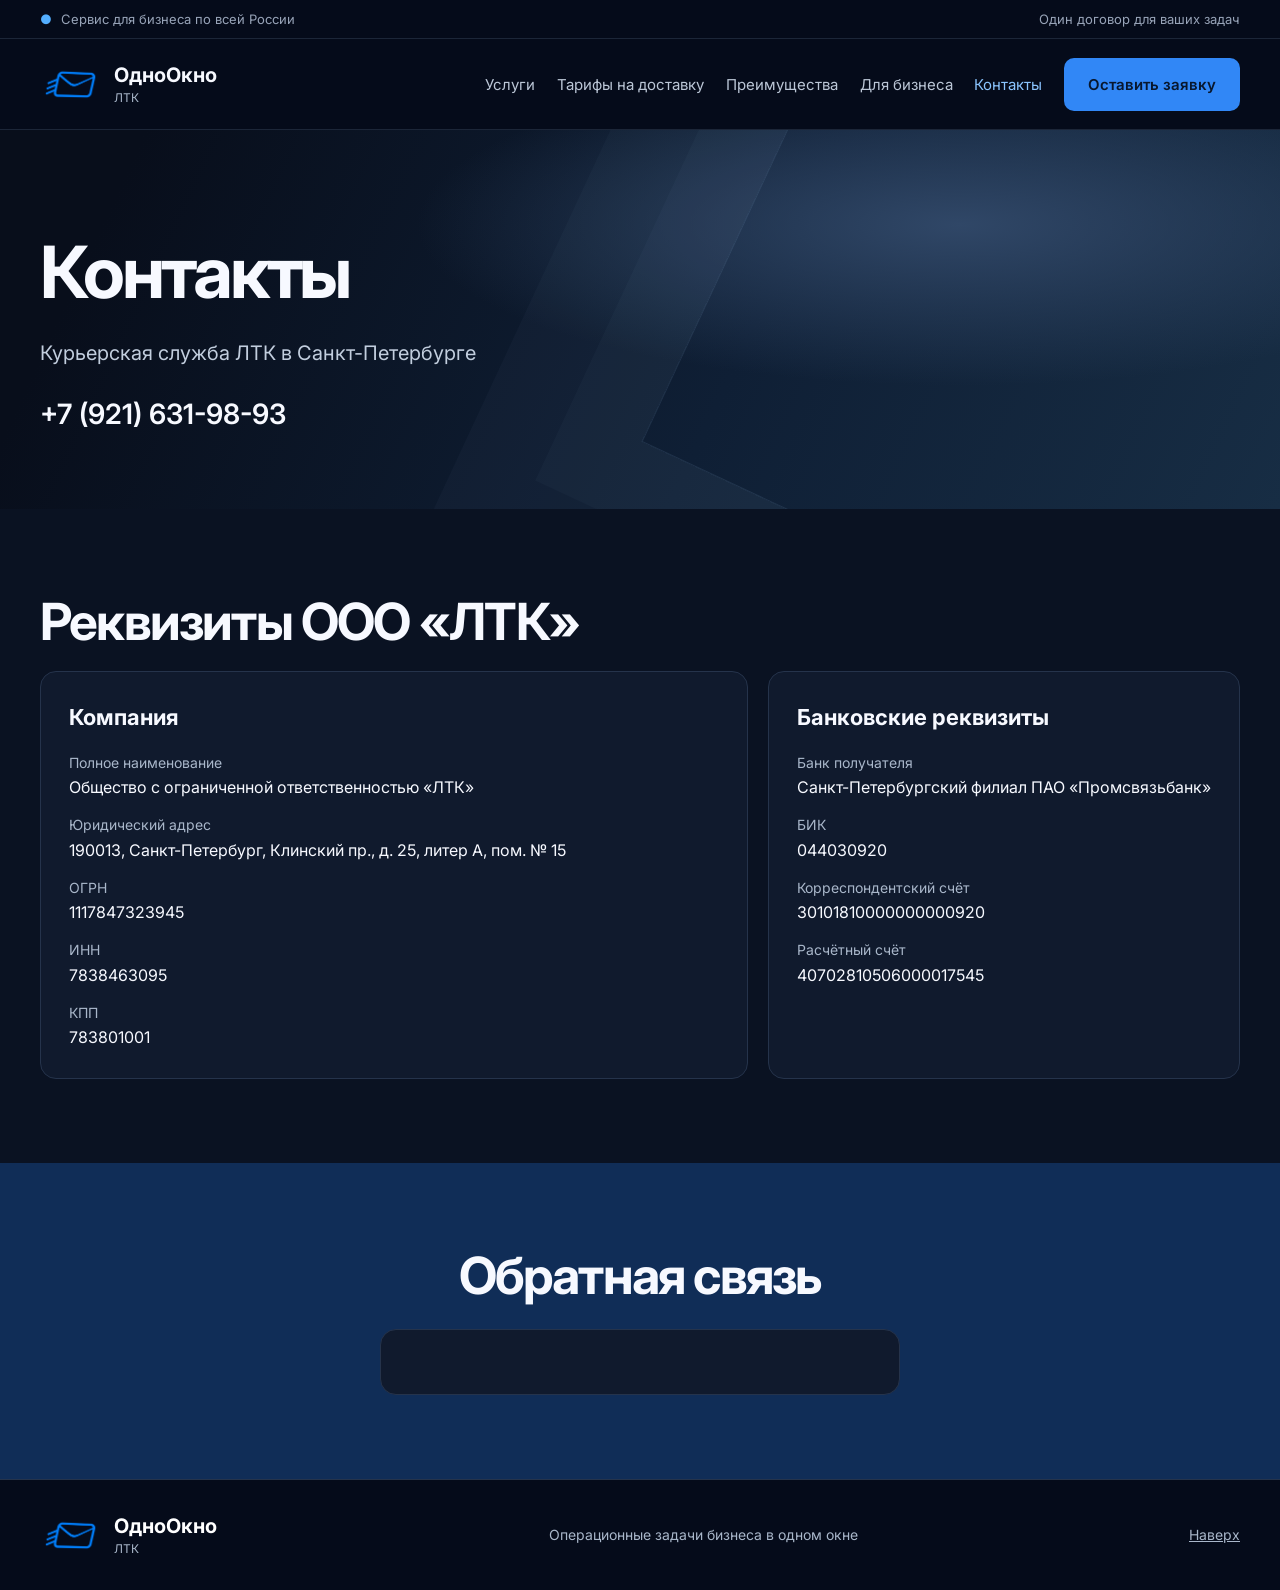
==== contacts.html @ fb23e2d2 "Update the header tagline and underline footer top links" ====
<!doctype html>
<html lang="ru">
<head>
  <meta charset="utf-8">
  <meta name="viewport" content="width=device-width, initial-scale=1">
  <title>Контакты. Курьерская доставка по Санкт-Петербургу, Москве, России - ЛТК elteca.ru</title>
  <meta name="description" content="Телефон, адрес офиса и реквизиты ООО «ЛТК» в Санкт-Петербурге.">
  <link rel="stylesheet" href="style.css?v=33d6afea7ab4">
  <meta name="yandex-verification" content="bb30790d9125906d" />
  <link rel="icon" href="favicon.ico" type="image/x-icon">
</head>
<body>
  <!-- Yandex.Metrika counter -->
  <script type="text/javascript">
    (function(m,e,t,r,i,k,a){
        m[i]=m[i]||function(){(m[i].a=m[i].a||[]).push(arguments)};
        m[i].l=1*new Date();
        for (var j = 0; j < document.scripts.length; j++) {if (document.scripts[j].src === r) { return; }}
        k=e.createElement(t),a=e.getElementsByTagName(t)[0],k.async=1,k.src=r,a.parentNode.insertBefore(k,a)
    })(window, document,'script','https://mc.yandex.ru/metrika/tag.js?id=114228801', 'ym');

    ym(114228801, 'init', {ssr:true, webvisor:true, clickmap:true, ecommerce:"dataLayer", referrer: document.referrer, url: location.href, accurateTrackBounce:true, trackLinks:true});
  </script>
  <noscript><div><img src="https://mc.yandex.ru/watch/114228801" style="position:absolute; left:-9999px;" alt="" /></div></noscript>
  <!-- /Yandex.Metrika counter -->
  <div class="top">
    <div class="wrap top-inner"><span>Сервис для бизнеса по всей России</span><span>Один договор для ваших задач</span></div>
  </div>
  <header>
    <div class="wrap nav">
      <a class="brand" href="index.html"><img class="brand-icon" src="elteca-mark.png" width="256" height="146" alt=""><span>ОдноОкно<small>ЛТК</small></span></a>
      <button class="nav-toggle" type="button" aria-controls="site-nav">Меню</button>
      <nav id="site-nav" aria-label="Основная навигация">
        <a href="index.html#services">Услуги</a>
        <a href="tariffs.html">Тарифы на доставку</a>
        <a href="index.html#benefits">Преимущества</a>
        <a href="index.html#business">Для бизнеса</a>
        <a href="contacts.html" aria-current="page">Контакты</a>
        <a class="button nav-button" href="#feedback">Оставить заявку</a>
      </nav>
    </div>
  </header>

  <main id="contacts">
    <section class="hero tariff-hero">
      <div class="wrap hero-inner">
        <h1>Контакты</h1>
        <p class="lead">Курьерская служба ЛТК в Санкт-Петербурге</p>
        <p class="contact-phone">+7 (921) 631-98-93</p>
      </div>
    </section>

    <section class="section tariff-section alternate" id="details">
      <div class="wrap">
        <h2>Реквизиты ООО «ЛТК»</h2>
        <div class="tariff-detail-grid">
          <article class="tariff-card">
            <h3>Компания</h3>
            <dl class="office-details">
              <dt>Полное наименование</dt><dd>Общество с ограниченной ответственностью «ЛТК»</dd>
              <dt>Юридический адрес</dt><dd>190013, Санкт-Петербург, Клинский пр., д. 25, литер А, пом. № 15</dd>
              <dt>ОГРН</dt><dd>1117847323945</dd>
              <dt>ИНН</dt><dd>7838463095</dd>
              <dt>КПП</dt><dd>783801001</dd>
            </dl>
          </article>
          <article class="tariff-card">
            <h3>Банковские реквизиты</h3>
            <dl class="office-details">
              <dt>Банк получателя</dt><dd>Санкт-Петербургский филиал ПАО «Промсвязьбанк»</dd>
              <dt>БИК</dt><dd>044030920</dd>
              <dt>Корреспондентский счёт</dt><dd>30101810000000000920</dd>
              <dt>Расчётный счёт</dt><dd>40702810506000017545</dd>
            </dl>
          </article>
        </div>
      </div>
    </section>
    <section class="contact section tariff-section feedback-section" id="feedback" aria-labelledby="feedback-title">
      <div class="wrap">
        <h2 id="feedback-title">Обратная связь</h2>
        <div class="tariff-card callback-content feedback-card">
          <form id="callback-form" class="ym-disable-submit" action="/api/enquiry" method="post" hidden>
            <p class="callback-plan" id="callback-package" hidden>Выбранный пакет: <strong></strong></p>
            <label for="callback-name">Ваше имя</label>
            <input id="callback-name" class="ym-disable-keys" name="Имя" autocomplete="name" maxlength="100" required>
            <label for="callback-phone">Телефон</label>
            <input id="callback-phone" class="ym-disable-keys" name="Телефон" type="tel" autocomplete="tel" placeholder="+7 (___) ___-__-__" maxlength="30" required>
            <div class="callback-actions">
              <button class="button" type="submit">Отправить заявку</button>
            </div>
            <div class="callback-honeypot" aria-hidden="true">
              <input type="text" name="sf_extra" tabindex="-1" autocomplete="off">
            </div>
            <p class="callback-status" id="callback-status" role="status"></p>
          </form>
          <noscript><p class="callback-note">Для работы формы включите JavaScript.</p></noscript>
        </div>
      </div>
    </section>
  </main>

  <footer>
    <div class="wrap footer">
      <a class="brand" href="index.html"><img class="brand-icon" src="elteca-mark.png" width="256" height="146" alt=""><span>ОдноОкно<small>ЛТК</small></span></a>
      <p>Операционные задачи бизнеса в одном окне</p>
      <a class="back-to-top" href="#contacts">Наверх</a>
    </div>
  </footer>
  <script src="navigation.js" defer></script>
  <script src="callback.js?v=97e5ecae435e" defer></script>
</body>
</html>
---- style.css ----
@import url('https://fonts.googleapis.com/css2?family=Inter:wght@400;500;600;700;800&display=swap');
:root{color-scheme:dark;--bg:#050b1a;--panel:#101a2d;--border:#25334b;--muted:#a9b7ca;--blue:#3187f6}*{box-sizing:border-box}html{scroll-behavior:smooth}body{margin:0;background:var(--bg);color:#f7f9ff;font-family:Inter,Arial,sans-serif;line-height:1.55}a{color:inherit;text-decoration:none}.wrap{width:min(1200px,calc(100% - 48px));margin:auto}.top{border-bottom:1px solid #1c2638;color:#98a4b8;font-size:13px}.top-inner{display:flex;justify-content:space-between;padding:9px 0}.top-inner span:first-child:before{content:'●';color:#53aeff;margin-right:9px}header{background:#050b1a;border-bottom:1px solid #1c2638}.nav{min-height:90px;display:flex;align-items:center;justify-content:space-between;gap:24px}.brand{display:flex;align-items:center;gap:12px;font-size:20px;font-weight:700;line-height:1.1}.brand small{display:block;font-size:12px;font-weight:400;color:var(--muted);margin-top:5px}.brand-icon{display:block;width:62px;height:auto;flex:none}nav{display:flex;gap:30px;color:#bcc7d7;font-size:15px}nav a:hover,.text-link:hover{color:#63adff}.button{display:inline-block;background:var(--blue);padding:15px 24px;border-radius:10px;font-weight:600}.button:hover{background:#5ba4ff}.hero{background:radial-gradient(ellipse at 75% 25%,#304767 0,transparent 40%),linear-gradient(115deg,#080e1b 10%,#0f1f35 58%,#172d44);position:relative;overflow:hidden}.hero:after{content:'';position:absolute;right:-8%;top:-35%;height:160%;width:50%;border:1px solid #8db3db22;transform:rotate(25deg);box-shadow:0 0 0 80px #9dbfe008,0 0 0 160px #9dbfe008;pointer-events:none}.hero-inner{position:relative;z-index:1;padding:120px 0 80px}.eyebrow{font-size:12px;letter-spacing:.14em;color:#72b7ff;font-weight:700;margin:0 0 20px}h1,h2,h3,p{margin-top:0}h1{font-size:clamp(42px,5.7vw,72px);line-height:1.08;letter-spacing:-.045em;max-width:820px;margin-bottom:28px}h1 span{color:#81bfff}.lead{font-size:20px;color:#c2cede;max-width:700px;margin-bottom:34px}.plan{background:#101a2de8;border:1px solid var(--border);border-radius:16px;padding:24px}.plan span{display:block}.plan span{color:var(--muted);font-size:14px}.section{padding:110px 0}.section h2{font-size:clamp(34px,4vw,52px);line-height:1.13;letter-spacing:-.035em;margin-bottom:20px}.intro{color:var(--muted);font-size:18px;max-width:680px}.plans{display:grid;grid-template-columns:repeat(4,1fr);gap:16px;margin-top:45px}.plan h3{font-size:21px;margin:22px 0 10px}.plan p,.benefits p{color:var(--muted);font-size:15px}.alternate{background:#0a1222}.split{display:grid;grid-template-columns:1fr 1fr;gap:80px}.text-link{display:inline-block;color:#83beff;margin-top:18px}.benefits article{border-bottom:1px solid var(--border);padding:0 0 17px;margin-bottom:20px}.benefits h3{font-size:18px;margin-bottom:6px}.benefits p{margin:0}.plan{min-height:210px}.plan h3{margin-top:0;color:#8bc5ff}.plan strong{display:block;margin-top:26px}.contact{background:#102d57}.contact-inner{display:flex;justify-content:space-between;gap:40px;align-items:center}.contact-box{background:#0a1c36;border:1px solid #31537d;border-radius:18px;padding:30px;min-width:300px}.contact-box p,.contact-box span{color:var(--muted);display:block}.contact-box a{font-size:24px;font-weight:700}.contact-box span{margin-top:8px}footer{border-top:1px solid var(--border)}.footer{display:flex;align-items:center;justify-content:space-between;gap:20px;padding:35px 0;color:var(--muted);font-size:14px}.footer .brand{color:white}.footer p{margin:0}@media(max-width:850px){.plans{grid-template-columns:repeat(2,1fr)}.split{grid-template-columns:1fr;gap:40px}}@media(max-width:560px){.wrap{width:calc(100% - 36px)}.top-inner span:last-child{display:none}.nav{min-height:72px}.hero-inner{padding:75px 0 50px}.lead{font-size:17px}.section{padding:70px 0}.plans{grid-template-columns:1fr}.contact-inner,.footer{align-items:flex-start;flex-direction:column}.contact-box{min-width:0;width:100%}}

.back-to-top {
  text-decoration: underline;
}

/* Navigation */
.nav-toggle {
  display: none;
  align-items: center;
  gap: 10px;
  min-height: 44px;
  padding: 8px 13px;
  border: 1px solid var(--border);
  border-radius: 10px;
  background: var(--panel);
  color: inherit;
  font: inherit;
  font-weight: 600;
  cursor: pointer;
}

.nav-toggle::before {
  content: '';
  width: 16px;
  height: 2px;
  background: currentColor;
  box-shadow: 0 -5px, 0 5px;
}

.nav > nav {
  align-items: center;
  column-gap: clamp(12px, 1.7vw, 28px);
  row-gap: 10px;
}

.nav-button {
  white-space: nowrap;
  color: #08172d;
}

.nav .nav-button:hover {
  color: #08172d;
}

.nav :focus-visible,
.home-hero .button:focus-visible {
  outline: 2px solid #8bc5ff;
  outline-offset: 3px;
}

.home-hero .hero-inner {
  padding-block: clamp(66px, 9vw, 126px) clamp(70px, 10vw, 140px);
}

.home-hero h1 {
  max-width: 960px;
  font-size: clamp(34px, 6.2vw, 72px);
  text-wrap: balance;
}

.home-hero h1 span {
  display: block;
}

.home-hero .button {
  color: #08172d;
}

.services {
  display: grid;
  grid-template-columns: repeat(2, minmax(0, 1fr));
  column-gap: clamp(24px, 5vw, 70px);
  margin-top: 32px;
}

.services article {
  padding-block: 22px;
  border-top: 1px solid var(--border);
}

.services h3 {
  margin-bottom: 6px;
  font-size: clamp(18px, 2.1vw, 23px);
}

.services p {
  margin: 0;
  color: var(--muted);
}

/* Delivery rates */
.nav a[aria-current="page"],
.tariff-jump a {
  color: #8bc5ff;
}

.tariff-hero .hero-inner {
  padding-block: clamp(56px, 8vw, 110px) clamp(44px, 6vw, 72px);
}

.tariff-hero h1 {
  font-size: clamp(34px, 5.7vw, 72px);
}

.tariff-hero .lead {
  margin-bottom: 24px;
}

.tariff-jump {
  display: flex;
  flex-wrap: wrap;
  gap: 12px 24px;
}

.tariff-jump a:hover {
  text-decoration: underline;
}

.tariff-section {
  padding-block: clamp(48px, 7vw, 84px);
}


.tariff-about .intro {
  max-width: 800px;
}

.tariff-about a {
  color: #8bc5ff;
  text-decoration: underline;
}

.tariff-stack {
  display: grid;
  gap: 20px;
  margin-top: 32px;
}

.tariff-detail-grid {
  display: grid;
  grid-template-columns: 3fr 2fr;
  gap: 20px;
}

.tariff-card {
  min-width: 0;
  padding: clamp(14px, 3vw, 28px);
  background: var(--panel);
  border: 1px solid var(--border);
  border-radius: 16px;
}

.tariff-card h3 {
  margin-bottom: 18px;
  font-size: clamp(18px, 2vw, 22px);
}

.tariff-table-wrap {
  overflow-x: auto;
  border: 1px solid var(--border);
  border-radius: 10px;
}

.tariff-table-wrap:focus-visible {
  outline: 2px solid #8bc5ff;
  outline-offset: 3px;
}

.tariff-table {
  width: 100%;
  border-collapse: collapse;
  font-variant-numeric: tabular-nums;
}

.tariff-table-letters {
  min-width: 450px;
}

.tariff-table-packages {
  min-width: 640px;
}

.tariff-table th,
.tariff-table td {
  padding: 11px clamp(9px, 2vw, 18px);
  text-align: right;
}

.tariff-table tr > :first-child {
  text-align: left;
}

.tariff-table thead th {
  background: #182640;
  color: #d6e6ff;
  font-size: 14px;
  font-weight: 600;
}

.tariff-table thead th[scope="colgroup"] {
  text-align: center;
  border-left: 1px solid var(--border);
  border-bottom: 1px solid var(--border);
}

.tariff-table-packages thead tr:nth-child(2) th:first-child {
  text-align: right;
}

.tariff-table-packages tbody td:nth-child(5),
.tariff-table-packages thead tr:nth-child(2) th:nth-child(4) {
  border-left: 1px solid var(--border);
}

.tariff-table tbody th,
.tariff-table tbody td {
  border-top: 1px solid var(--border);
}

.tariff-table tbody th {
  font-weight: 500;
}

.tariff-table tbody tr:nth-child(even) {
  background: #142035;
}

.tariff-note,
.tariff-conditions,
.tariff-zones dd {
  color: var(--muted);
}

.tariff-note {
  margin: 14px 0 0;
  font-size: 14px;
}

.tariff-zones,
.tariff-conditions {
  margin: 0;
}

.tariff-zones dt {
  color: #8bc5ff;
  font-weight: 700;
}

.tariff-zones dd {
  margin: 4px 0 16px;
}

.tariff-zones dd:last-child {
  margin-bottom: 0;
}

.tariff-conditions {
  padding-left: 20px;
}

.tariff-conditions li + li {
  margin-top: 8px;
}

.tariff-section .contact-box {
  max-width: 420px;
}

@media (max-width: 960px) {
  .nav {
    flex-wrap: wrap;
    gap: 14px 20px;
    padding-block: 14px;
  }

  .nav > nav {
    display: grid;
    flex-basis: 100%;
    gap: 0;
    padding-top: 6px;
    border-top: 1px solid var(--border);
  }

  .nav-toggle[aria-expanded] {
    display: inline-flex;
  }

  .nav-toggle[aria-expanded="false"] + nav {
    display: none;
  }

  .nav > nav > a {
    padding: 12px 8px;
  }

  .nav > nav > .nav-button {
    justify-self: start;
    margin: 8px 0 4px;
    padding-inline: 18px;
  }
}

@media (max-width: 560px) {
  .services {
    grid-template-columns: 1fr;
  }
}

@media (prefers-reduced-motion: reduce) {
  html {
    scroll-behavior: auto;
  }
}

@media (max-width: 680px) {
  .tariff-detail-grid {
    grid-template-columns: 1fr;
  }
}

/* Package enquiry */
.plan-interactive {
  display: flex;
  flex-direction: column;
  transition: background-color .15s ease, border-color .15s ease;
}

.plan-interactive p {
  flex: 1;
  margin-bottom: 0;
}

.plan-interactive:hover,
.plan-interactive:focus-within {
  background: #182640;
  border-color: #558cce;
}

.plan-interactive:focus-visible {
  outline: 2px solid #8bc5ff;
  outline-offset: 3px;
}

.plan .plan-action {
  margin-top: 18px;
  color: #8bc5ff;
  font-weight: 600;
}

.callback-dialog {
  color-scheme: light;
  width: min(100% - 32px, 448px);
  max-height: calc(100% - 32px);
  padding: 0;
  color: #101828;
  background: #fff;
  border: 0;
  border-radius: 16px;
  box-shadow: 0 18px 58px #0005;
}

.callback-dialog::backdrop {
  background: #05070cd9;
}

body:has(.callback-dialog[open]) {
  overflow: hidden;
}

.callback-content {
  position: relative;
  padding: clamp(20px, 5vw, 32px);
}

.callback-dialog h2 {
  margin: 0 26px 12px 0;
  font-size: 21px;
  font-weight: 600;
  line-height: 1.2;
}

.callback-close {
  position: absolute;
  top: 9px;
  right: 9px;
  width: 32px;
  height: 32px;
  border: 0;
  border-radius: 8px;
  background: transparent;
  color: #697d95;
  font-size: 22px;
  line-height: 1;
  cursor: pointer;
}

.callback-content label {
  display: block;
  margin-bottom: 6px;
  font-weight: 500;
}

.callback-content input,
.callback-content textarea {
  display: block;
  width: 100%;
  margin-bottom: 14px;
  padding: 10px 12px;
  border: 1px solid var(--border);
  border-radius: 8px;
  background: var(--bg);
  color: inherit;
  font: inherit;
}

.callback-content :focus-visible {
  outline: 2px solid #8bc5ff;
  outline-offset: 2px;
}

.callback-note,
.callback-status {
  margin: 0;
  color: var(--muted);
  font-size: 14px;
}

.callback-plan {
  margin: 0 0 20px;
  color: #8bc5ff;
}

.callback-dialog .callback-plan {
  color: #165db5;
}

.callback-actions {
  display: flex;
  align-items: center;
  flex-wrap: wrap;
  gap: 12px 16px;
  margin: 16px 0;
}

.callback-actions .button {
  border: 0;
  color: #050b1a;
  font: inherit;
  font-weight: 700;
  cursor: pointer;
}

.callback-dialog input,
.callback-dialog textarea {
  margin-bottom: 16px;
  padding: 12px 15px;
  background: #fff;
  border: 1px solid #bcc3cd;
  border-radius: 12px;
}

.callback-dialog input::placeholder {
  color: #697386;
}

.callback-dialog input:focus,
.callback-dialog textarea:focus {
  border-color: #2585ff;
  outline: 1px solid #2585ff;
  outline-offset: -1px;
}

.callback-dialog .callback-actions {
  margin: 0 0 16px;
}

.callback-dialog .callback-actions .button {
  width: 100%;
  padding: 12px 16px;
  color: #fff;
  background: #126bdc;
  border-radius: 12px;
  font-weight: 600;
}

.callback-dialog .callback-actions .button:hover {
  background: #0b5fc9;
}

.callback-dialog .callback-note,
.callback-dialog .callback-status {
  color: #616b7d;
}

.callback-dialog .callback-status:not(:empty) {
  margin-top: 12px;
}

/* Contacts and feedback */
.contact-phone {
  margin: 0;
  font-size: clamp(22px, 3vw, 28px);
  font-weight: 600;
}

.office-details {
  margin: 0;
}

.office-details dt {
  color: var(--muted);
  font-size: 14px;
}

.office-details dd {
  margin: 2px 0 14px;
  overflow-wrap: anywhere;
}

.office-details dd:last-child {
  margin-bottom: 0;
}

.feedback-section h2 {
  margin: 0 auto 24px;
  text-align: center;
}

.feedback-card {
  width: min(100%, 520px);
  margin-inline: auto;
}

.feedback-card .callback-actions .button {
  width: 100%;
}

.callback-honeypot {
  position: absolute;
  left: -9999px;
}

.callback-actions .button:disabled {
  opacity: .7;
  cursor: wait;
}
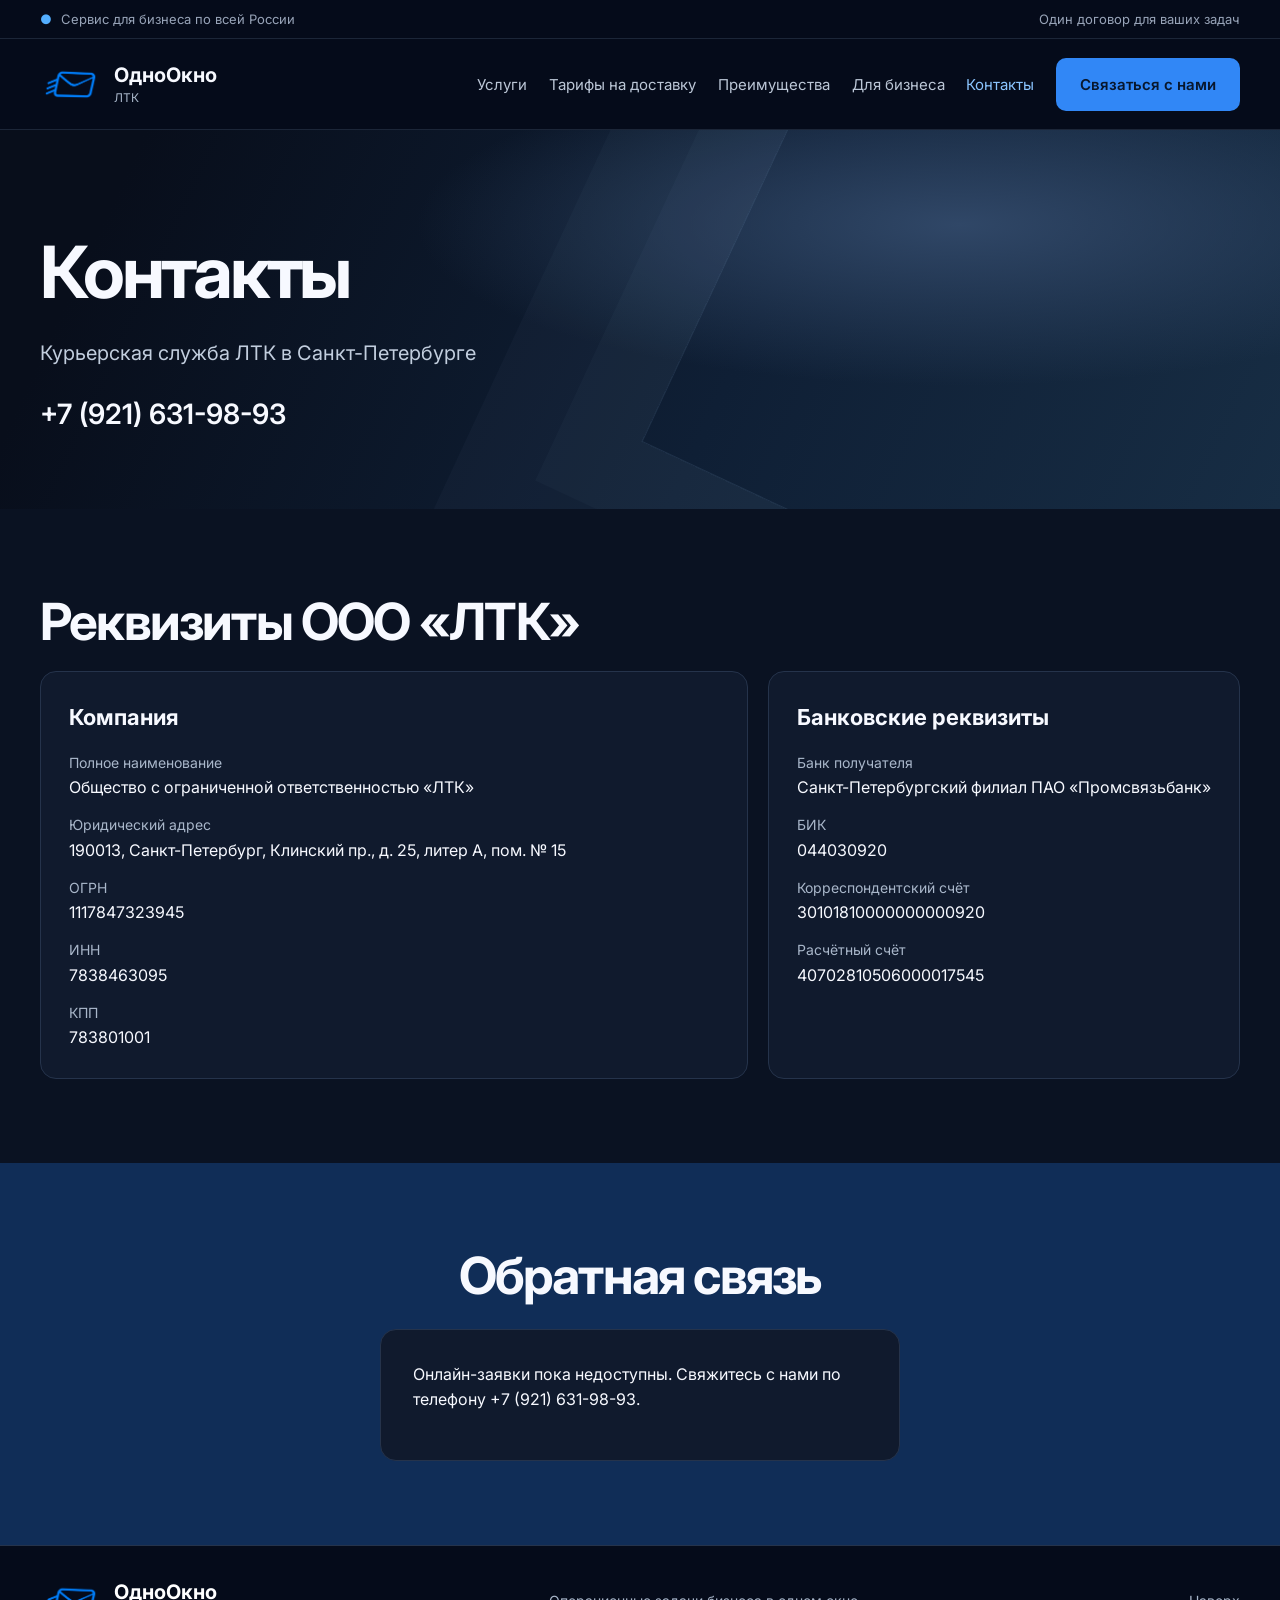
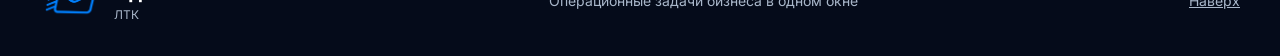
==== commit 81273e46: "Update the header tagline and underline footer top links" ====
--- a/contacts.html
+++ b/contacts.html
@@ -36,7 +36,7 @@
         <a href="index.html#benefits">Преимущества</a>
         <a href="index.html#business">Для бизнеса</a>
         <a href="contacts.html" aria-current="page">Контакты</a>
-        <a class="button nav-button" href="#feedback">Оставить заявку</a>
+        <a class="button nav-button" href="#feedback">Связаться с нами</a>
       </nav>
     </div>
   </header>
@@ -80,21 +80,8 @@
       <div class="wrap">
         <h2 id="feedback-title">Обратная связь</h2>
         <div class="tariff-card callback-content feedback-card">
-          <form id="callback-form" class="ym-disable-submit" action="/api/enquiry" method="post" hidden>
-            <p class="callback-plan" id="callback-package" hidden>Выбранный пакет: <strong></strong></p>
-            <label for="callback-name">Ваше имя</label>
-            <input id="callback-name" class="ym-disable-keys" name="Имя" autocomplete="name" maxlength="100" required>
-            <label for="callback-phone">Телефон</label>
-            <input id="callback-phone" class="ym-disable-keys" name="Телефон" type="tel" autocomplete="tel" placeholder="+7 (___) ___-__-__" maxlength="30" required>
-            <div class="callback-actions">
-              <button class="button" type="submit">Отправить заявку</button>
-            </div>
-            <div class="callback-honeypot" aria-hidden="true">
-              <input type="text" name="sf_extra" tabindex="-1" autocomplete="off">
-            </div>
-            <p class="callback-status" id="callback-status" role="status"></p>
-          </form>
-          <noscript><p class="callback-note">Для работы формы включите JavaScript.</p></noscript>
+          <p class="callback-plan" id="callback-package" hidden>Выбранный пакет: <strong></strong></p>
+          <p>Онлайн-заявки пока недоступны. Свяжитесь с нами по телефону <a href="tel:+79216319893">+7 (921) 631-98-93</a>.</p>
         </div>
       </div>
     </section>
@@ -108,6 +95,6 @@
     </div>
   </footer>
   <script src="navigation.js" defer></script>
-  <script src="callback.js?v=97e5ecae435e" defer></script>
+  <script src="callback.js?v=ff3756710d1f" defer></script>
 </body>
 </html>
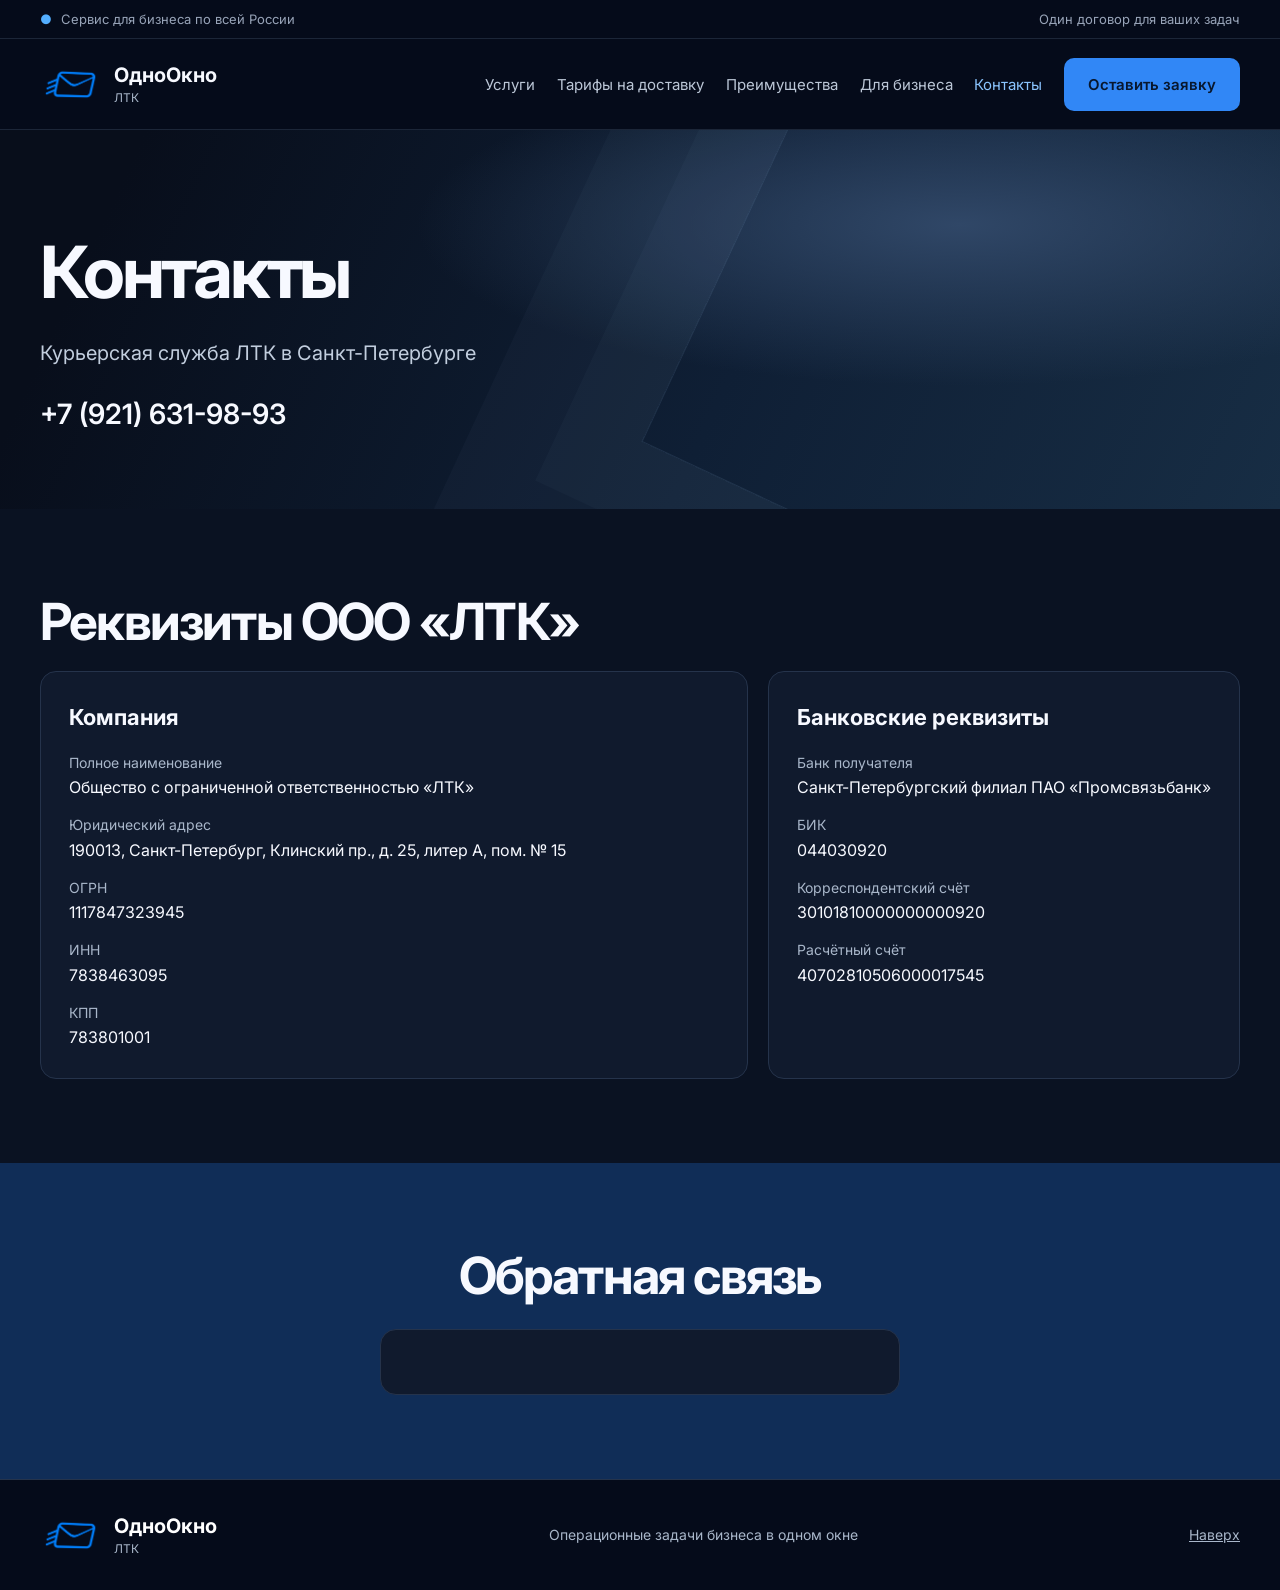
==== commit dd5fc585: "Update homepage and contact page metadata" ====
--- a/contacts.html
+++ b/contacts.html
@@ -3,8 +3,8 @@
 <head>
   <meta charset="utf-8">
   <meta name="viewport" content="width=device-width, initial-scale=1">
-  <title>Контакты. Курьерская доставка по Санкт-Петербургу, Москве, России - ЛТК elteca.ru</title>
-  <meta name="description" content="Телефон, адрес офиса и реквизиты ООО «ЛТК» в Санкт-Петербурге.">
+  <title>Доставка, бухгалтерия, юристы и мерч по одному договору - ОдноОкно ЛТК</title>
+  <meta name="description" content="Доставка, бухгалтерия, юристы и мерч по одному договору - ОдноОкно ЛТК. www.elteca.ru">
   <link rel="stylesheet" href="style.css?v=33d6afea7ab4">
   <meta name="yandex-verification" content="bb30790d9125906d" />
   <link rel="icon" href="favicon.ico" type="image/x-icon">
@@ -36,7 +36,7 @@
         <a href="index.html#benefits">Преимущества</a>
         <a href="index.html#business">Для бизнеса</a>
         <a href="contacts.html" aria-current="page">Контакты</a>
-        <a class="button nav-button" href="#feedback">Связаться с нами</a>
+        <a class="button nav-button" href="#feedback">Оставить заявку</a>
       </nav>
     </div>
   </header>
@@ -80,8 +80,21 @@
       <div class="wrap">
         <h2 id="feedback-title">Обратная связь</h2>
         <div class="tariff-card callback-content feedback-card">
-          <p class="callback-plan" id="callback-package" hidden>Выбранный пакет: <strong></strong></p>
-          <p>Онлайн-заявки пока недоступны. Свяжитесь с нами по телефону <a href="tel:+79216319893">+7 (921) 631-98-93</a>.</p>
+          <form id="callback-form" class="ym-disable-submit" action="/api/enquiry" method="post" hidden>
+            <p class="callback-plan" id="callback-package" hidden>Выбранный пакет: <strong></strong></p>
+            <label for="callback-name">Ваше имя</label>
+            <input id="callback-name" class="ym-disable-keys" name="Имя" autocomplete="name" maxlength="100" required>
+            <label for="callback-phone">Телефон</label>
+            <input id="callback-phone" class="ym-disable-keys" name="Телефон" type="tel" autocomplete="tel" placeholder="+7 (___) ___-__-__" maxlength="30" required>
+            <div class="callback-actions">
+              <button class="button" type="submit">Отправить заявку</button>
+            </div>
+            <div class="callback-honeypot" aria-hidden="true">
+              <input type="text" name="sf_extra" tabindex="-1" autocomplete="off">
+            </div>
+            <p class="callback-status" id="callback-status" role="status"></p>
+          </form>
+          <noscript><p class="callback-note">Для работы формы включите JavaScript.</p></noscript>
         </div>
       </div>
     </section>
@@ -95,6 +108,6 @@
     </div>
   </footer>
   <script src="navigation.js" defer></script>
-  <script src="callback.js?v=ff3756710d1f" defer></script>
+  <script src="callback.js?v=97e5ecae435e" defer></script>
 </body>
 </html>
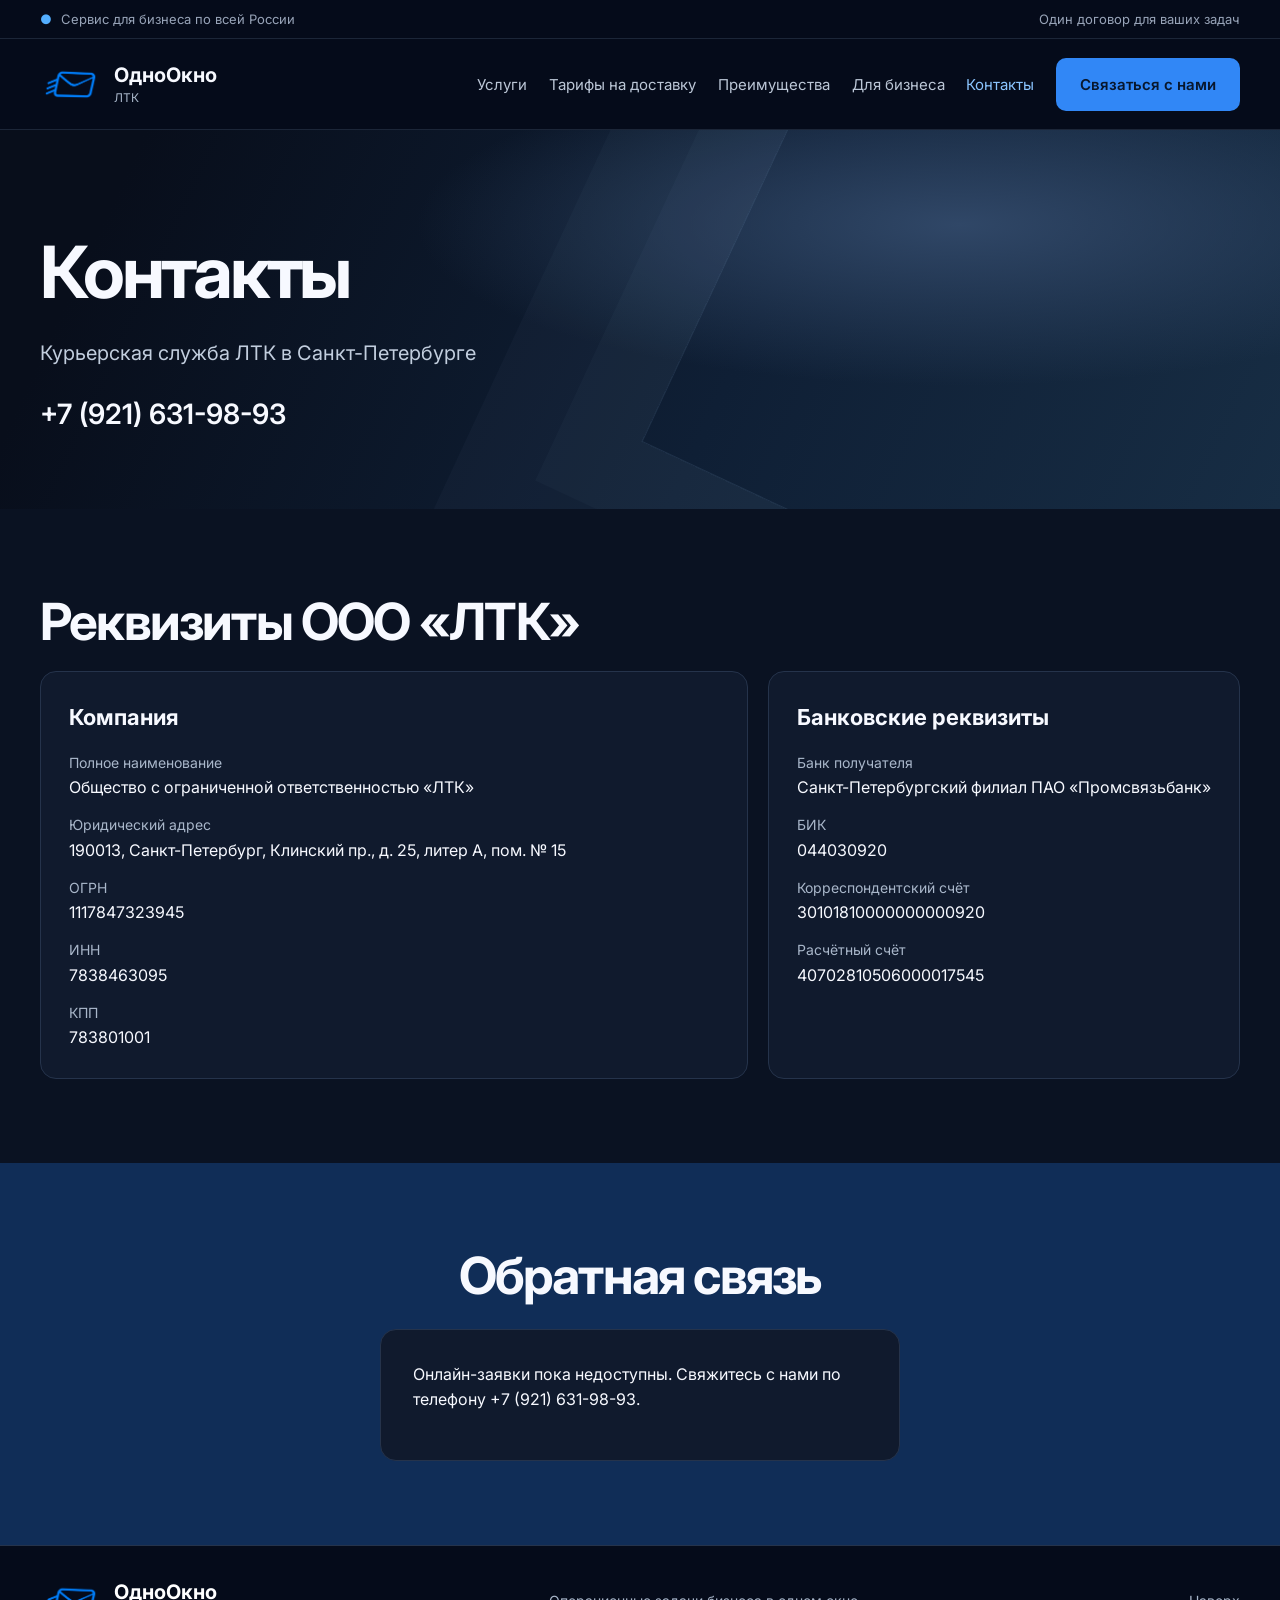
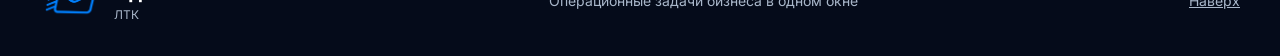
==== commit 7a5879f1: "Update homepage and contact page metadata" ====
--- a/contacts.html
+++ b/contacts.html
@@ -36,7 +36,7 @@
         <a href="index.html#benefits">Преимущества</a>
         <a href="index.html#business">Для бизнеса</a>
         <a href="contacts.html" aria-current="page">Контакты</a>
-        <a class="button nav-button" href="#feedback">Оставить заявку</a>
+        <a class="button nav-button" href="#feedback">Связаться с нами</a>
       </nav>
     </div>
   </header>
@@ -80,21 +80,8 @@
       <div class="wrap">
         <h2 id="feedback-title">Обратная связь</h2>
         <div class="tariff-card callback-content feedback-card">
-          <form id="callback-form" class="ym-disable-submit" action="/api/enquiry" method="post" hidden>
-            <p class="callback-plan" id="callback-package" hidden>Выбранный пакет: <strong></strong></p>
-            <label for="callback-name">Ваше имя</label>
-            <input id="callback-name" class="ym-disable-keys" name="Имя" autocomplete="name" maxlength="100" required>
-            <label for="callback-phone">Телефон</label>
-            <input id="callback-phone" class="ym-disable-keys" name="Телефон" type="tel" autocomplete="tel" placeholder="+7 (___) ___-__-__" maxlength="30" required>
-            <div class="callback-actions">
-              <button class="button" type="submit">Отправить заявку</button>
-            </div>
-            <div class="callback-honeypot" aria-hidden="true">
-              <input type="text" name="sf_extra" tabindex="-1" autocomplete="off">
-            </div>
-            <p class="callback-status" id="callback-status" role="status"></p>
-          </form>
-          <noscript><p class="callback-note">Для работы формы включите JavaScript.</p></noscript>
+          <p class="callback-plan" id="callback-package" hidden>Выбранный пакет: <strong></strong></p>
+          <p>Онлайн-заявки пока недоступны. Свяжитесь с нами по телефону <a href="tel:+79216319893">+7 (921) 631-98-93</a>.</p>
         </div>
       </div>
     </section>
@@ -108,6 +95,6 @@
     </div>
   </footer>
   <script src="navigation.js" defer></script>
-  <script src="callback.js?v=97e5ecae435e" defer></script>
+  <script src="callback.js?v=ff3756710d1f" defer></script>
 </body>
 </html>
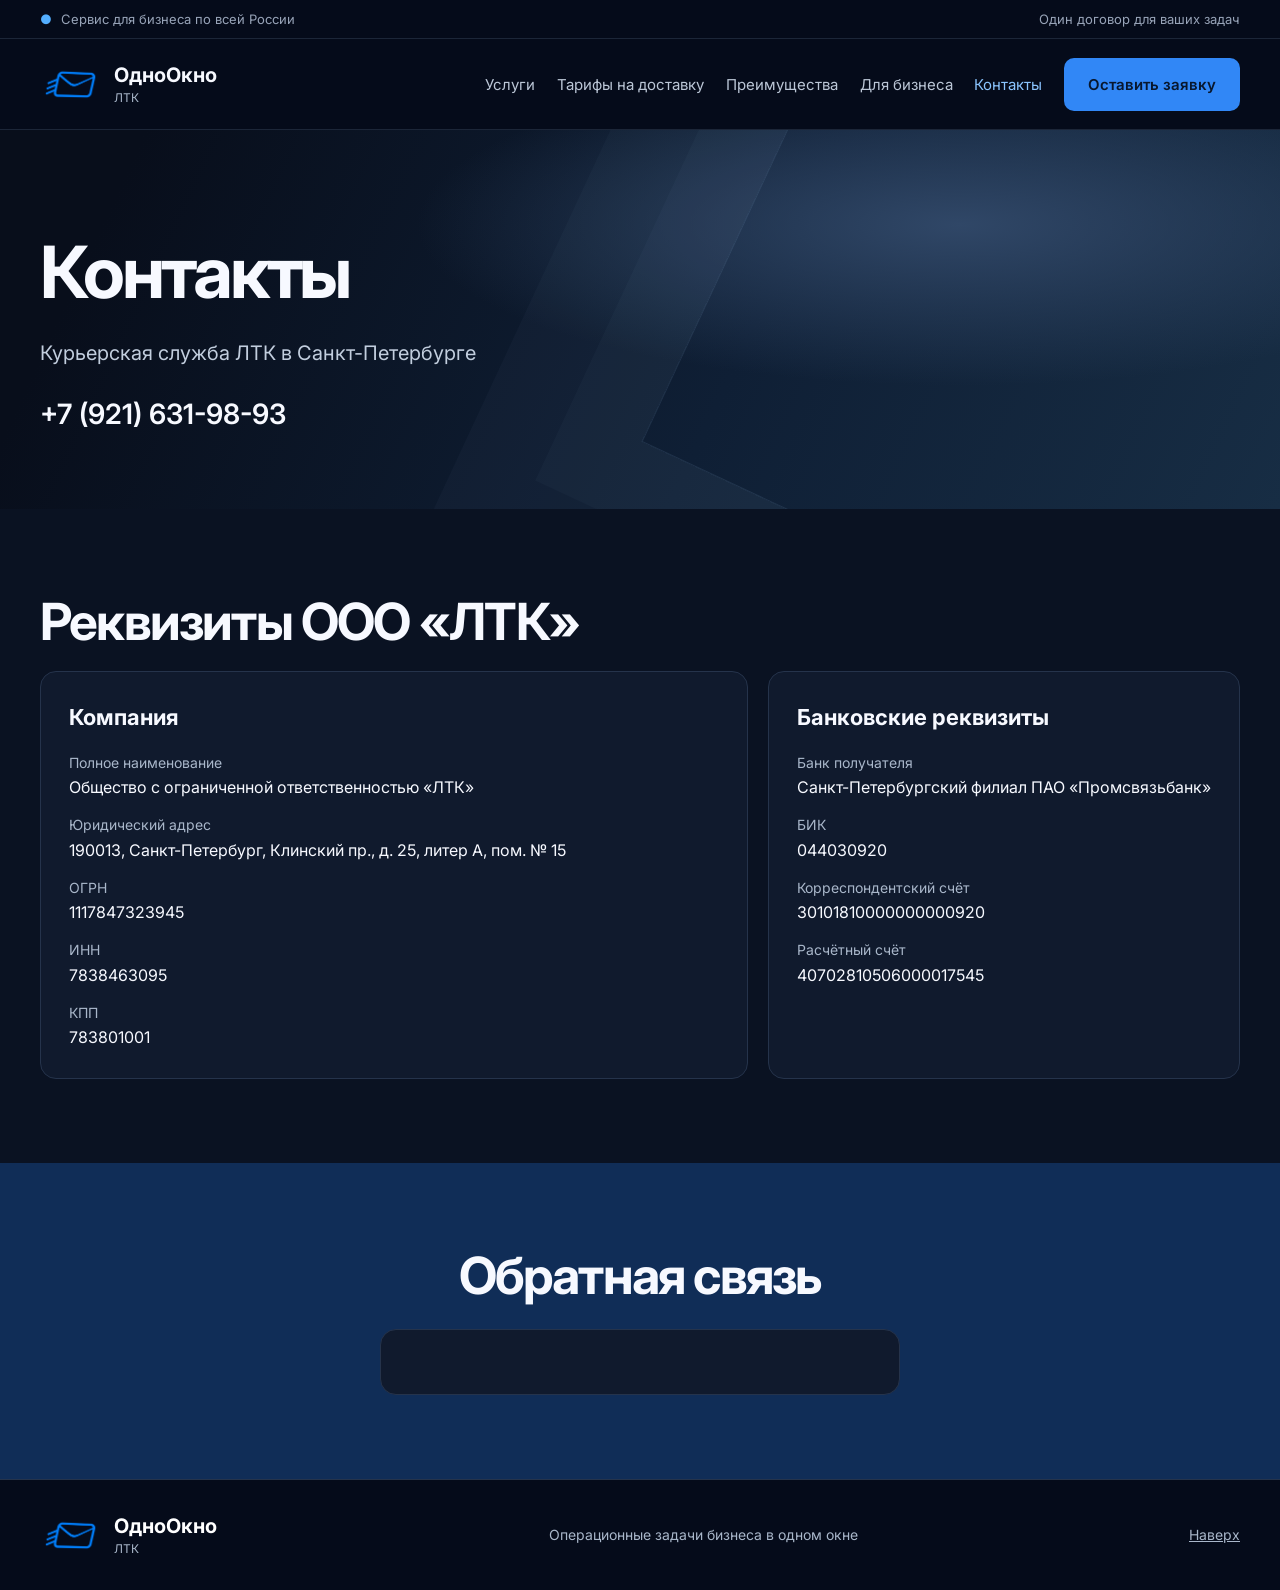
==== commit 3b4b0d72: "Append elteca.ru to the homepage and contact titles" ====
--- a/contacts.html
+++ b/contacts.html
@@ -3,7 +3,7 @@
 <head>
   <meta charset="utf-8">
   <meta name="viewport" content="width=device-width, initial-scale=1">
-  <title>Доставка, бухгалтерия, юристы и мерч по одному договору - ОдноОкно ЛТК</title>
+  <title>Доставка, бухгалтерия, юристы и мерч по одному договору - ОдноОкно ЛТК elteca.ru</title>
   <meta name="description" content="Доставка, бухгалтерия, юристы и мерч по одному договору - ОдноОкно ЛТК. www.elteca.ru">
   <link rel="stylesheet" href="style.css?v=33d6afea7ab4">
   <meta name="yandex-verification" content="bb30790d9125906d" />
@@ -36,7 +36,7 @@
         <a href="index.html#benefits">Преимущества</a>
         <a href="index.html#business">Для бизнеса</a>
         <a href="contacts.html" aria-current="page">Контакты</a>
-        <a class="button nav-button" href="#feedback">Связаться с нами</a>
+        <a class="button nav-button" href="#feedback">Оставить заявку</a>
       </nav>
     </div>
   </header>
@@ -80,8 +80,21 @@
       <div class="wrap">
         <h2 id="feedback-title">Обратная связь</h2>
         <div class="tariff-card callback-content feedback-card">
-          <p class="callback-plan" id="callback-package" hidden>Выбранный пакет: <strong></strong></p>
-          <p>Онлайн-заявки пока недоступны. Свяжитесь с нами по телефону <a href="tel:+79216319893">+7 (921) 631-98-93</a>.</p>
+          <form id="callback-form" class="ym-disable-submit" action="/api/enquiry" method="post" hidden>
+            <p class="callback-plan" id="callback-package" hidden>Выбранный пакет: <strong></strong></p>
+            <label for="callback-name">Ваше имя</label>
+            <input id="callback-name" class="ym-disable-keys" name="Имя" autocomplete="name" maxlength="100" required>
+            <label for="callback-phone">Телефон</label>
+            <input id="callback-phone" class="ym-disable-keys" name="Телефон" type="tel" autocomplete="tel" placeholder="+7 (___) ___-__-__" maxlength="30" required>
+            <div class="callback-actions">
+              <button class="button" type="submit">Отправить заявку</button>
+            </div>
+            <div class="callback-honeypot" aria-hidden="true">
+              <input type="text" name="sf_extra" tabindex="-1" autocomplete="off">
+            </div>
+            <p class="callback-status" id="callback-status" role="status"></p>
+          </form>
+          <noscript><p class="callback-note">Для работы формы включите JavaScript.</p></noscript>
         </div>
       </div>
     </section>
@@ -95,6 +108,6 @@
     </div>
   </footer>
   <script src="navigation.js" defer></script>
-  <script src="callback.js?v=ff3756710d1f" defer></script>
+  <script src="callback.js?v=97e5ecae435e" defer></script>
 </body>
 </html>
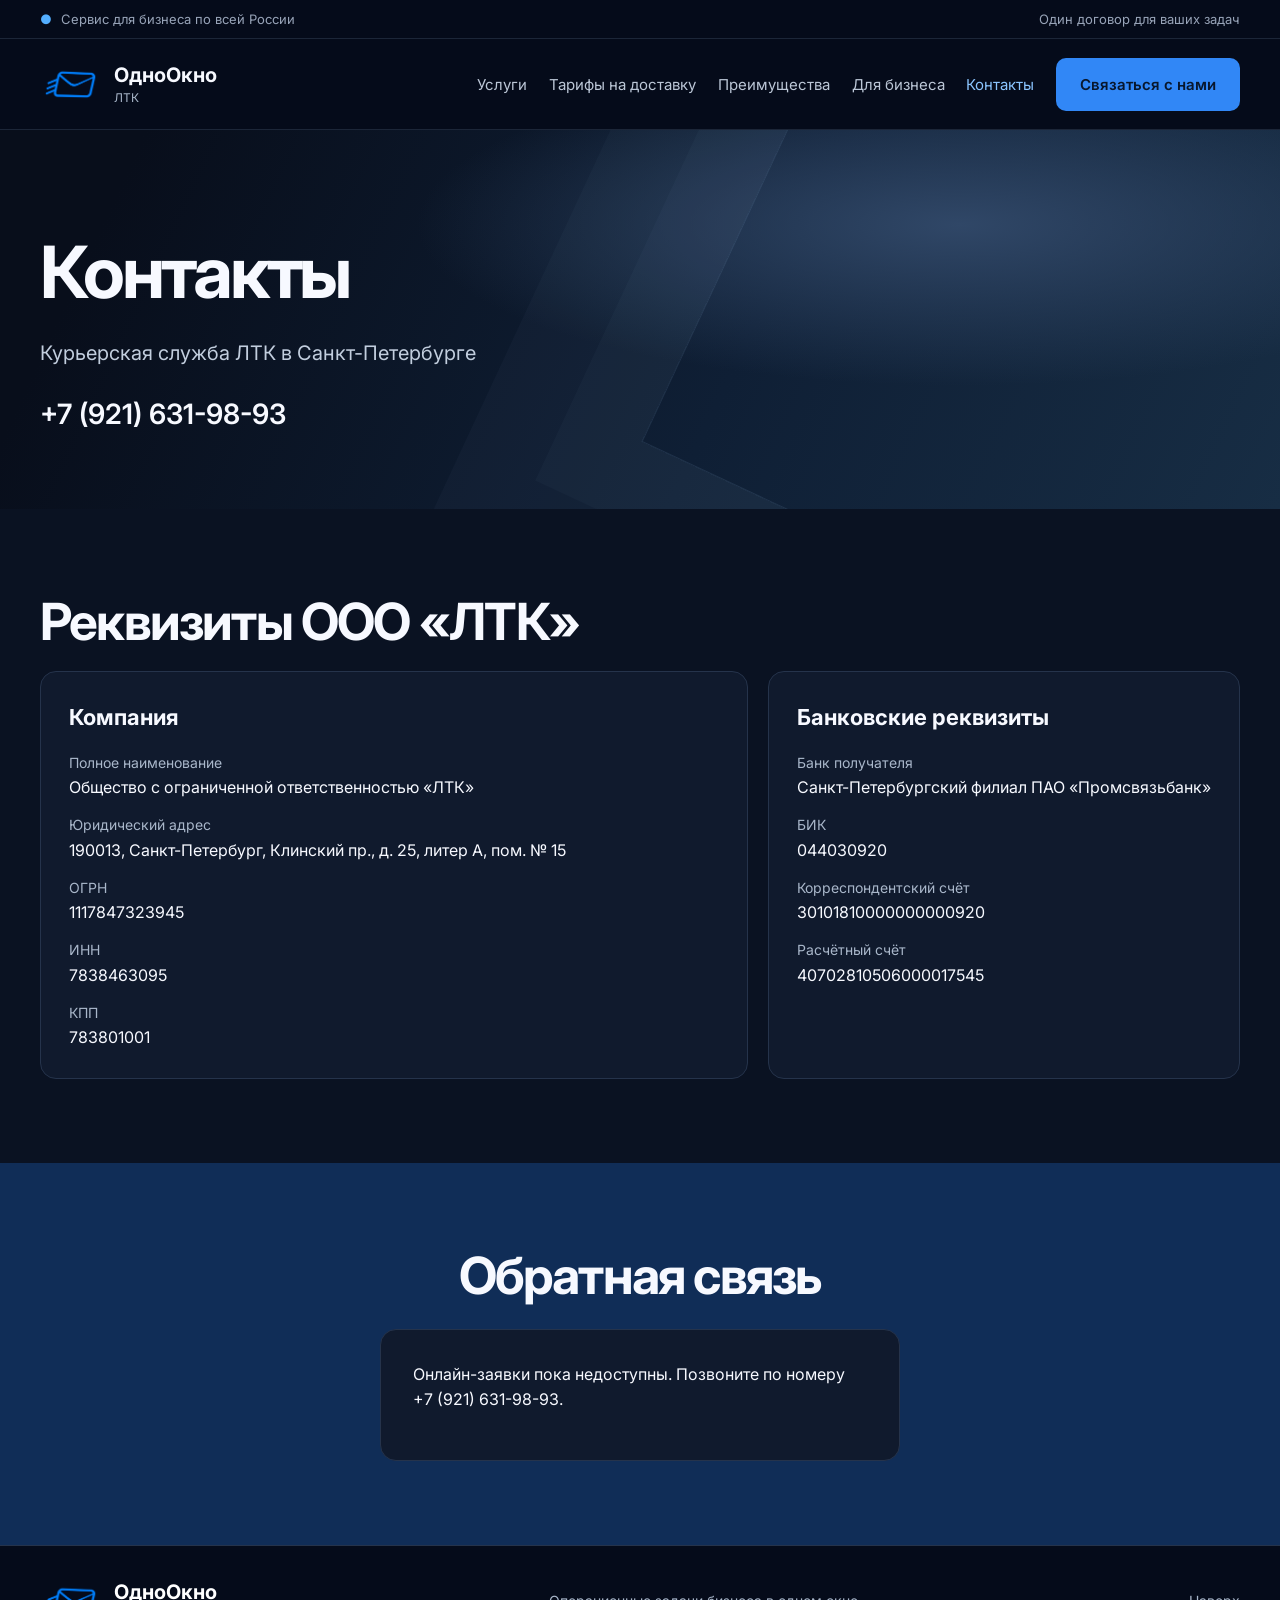
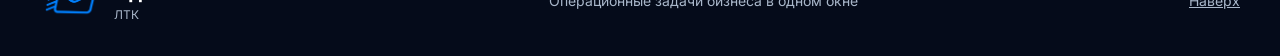
==== commit 647c8845: "Prepare direct submissions to the Elteca Google Sheets CRM" ====
--- a/contacts.html
+++ b/contacts.html
@@ -36,7 +36,7 @@
         <a href="index.html#benefits">Преимущества</a>
         <a href="index.html#business">Для бизнеса</a>
         <a href="contacts.html" aria-current="page">Контакты</a>
-        <a class="button nav-button" href="#feedback">Оставить заявку</a>
+        <a class="button nav-button" href="#feedback">Связаться с нами</a>
       </nav>
     </div>
   </header>
@@ -80,8 +80,9 @@
       <div class="wrap">
         <h2 id="feedback-title">Обратная связь</h2>
         <div class="tariff-card callback-content feedback-card">
-          <form id="callback-form" class="ym-disable-submit" action="/api/enquiry" method="post" hidden>
-            <p class="callback-plan" id="callback-package" hidden>Выбранный пакет: <strong></strong></p>
+          <p class="callback-plan" id="callback-package" hidden>Выбранный пакет: <strong></strong></p>
+          <p id="callback-unavailable">Онлайн-заявки пока недоступны. Позвоните по номеру <a href="tel:+79216319893">+7 (921) 631-98-93</a>.</p>
+          <form id="callback-form" class="ym-disable-submit" method="post" hidden>
             <label for="callback-name">Ваше имя</label>
             <input id="callback-name" class="ym-disable-keys" name="Имя" autocomplete="name" maxlength="100" required>
             <label for="callback-phone">Телефон</label>
@@ -94,7 +95,6 @@
             </div>
             <p class="callback-status" id="callback-status" role="status"></p>
           </form>
-          <noscript><p class="callback-note">Для работы формы включите JavaScript.</p></noscript>
         </div>
       </div>
     </section>
@@ -108,6 +108,7 @@
     </div>
   </footer>
   <script src="navigation.js" defer></script>
-  <script src="callback.js?v=97e5ecae435e" defer></script>
+  <script src="crm-config.js?v=e5a6e4f577b2" defer></script>
+  <script src="callback.js?v=feeb228588cd" defer></script>
 </body>
 </html>
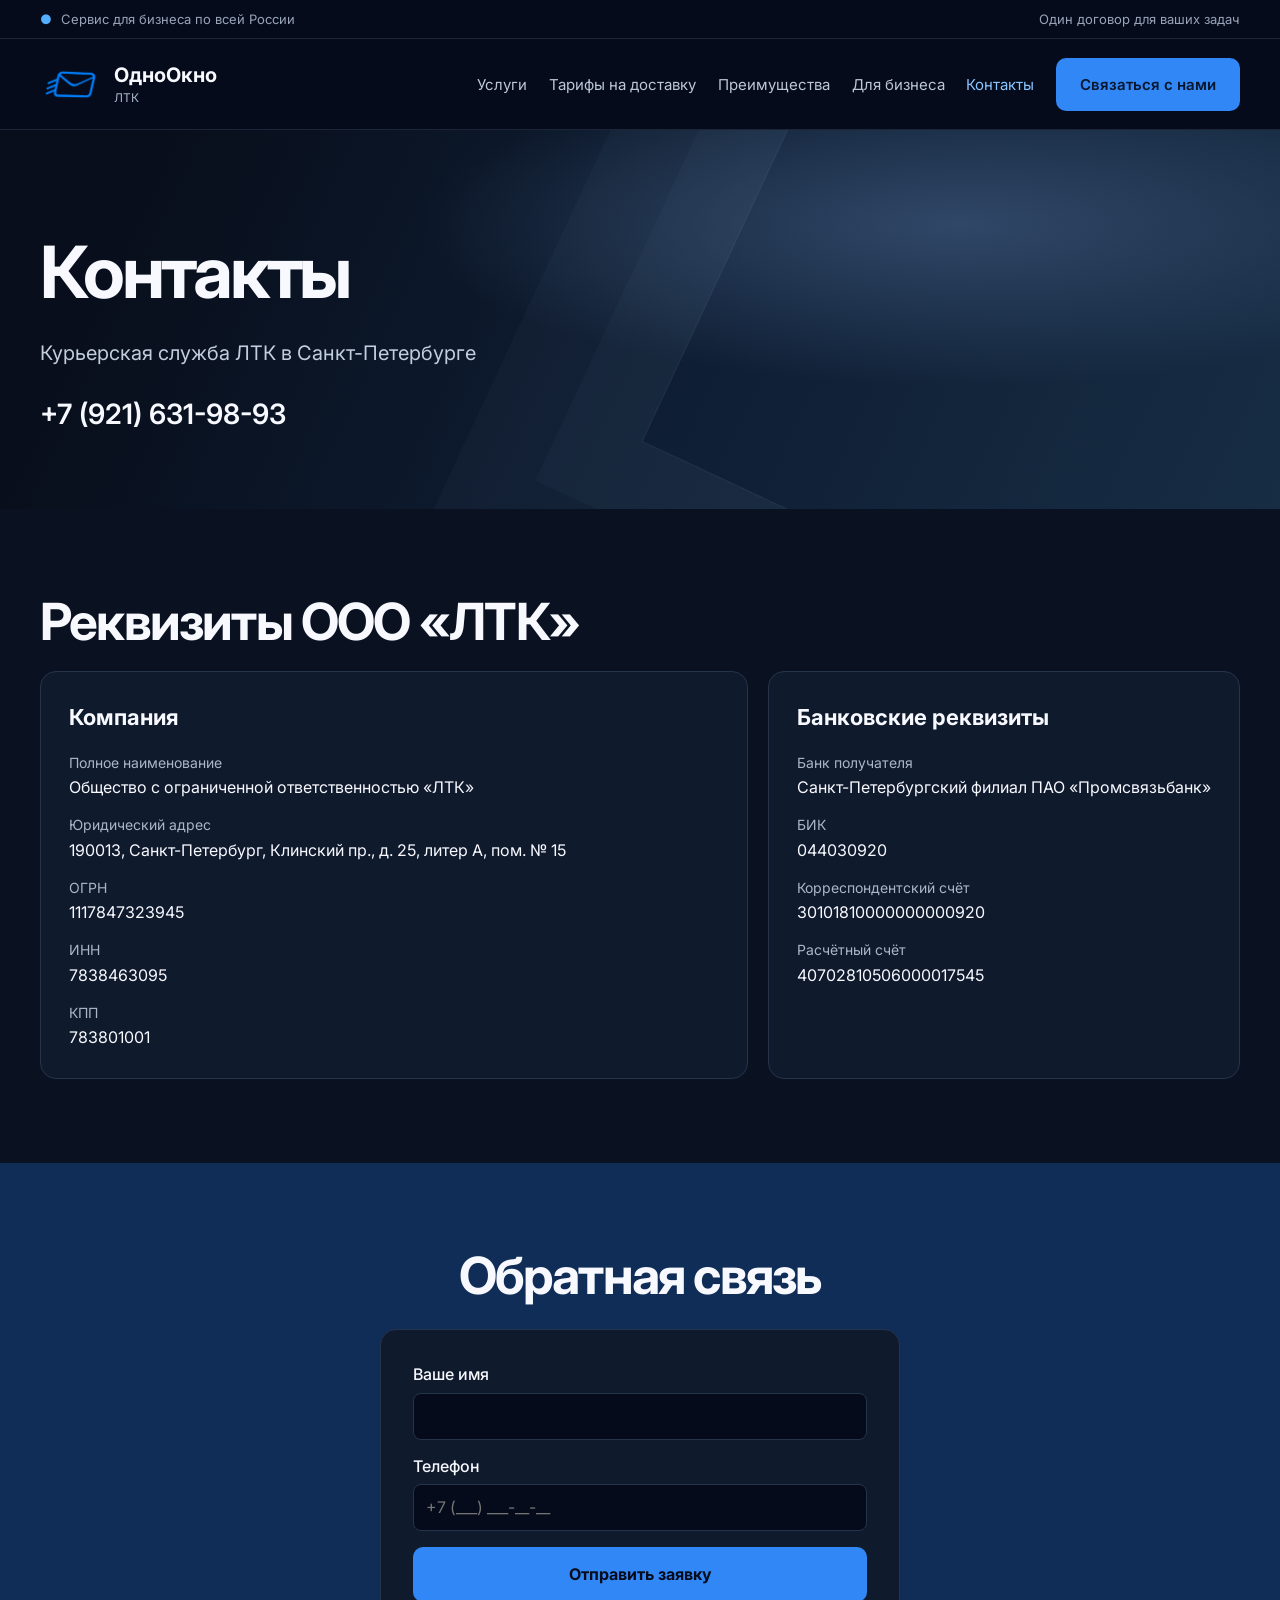
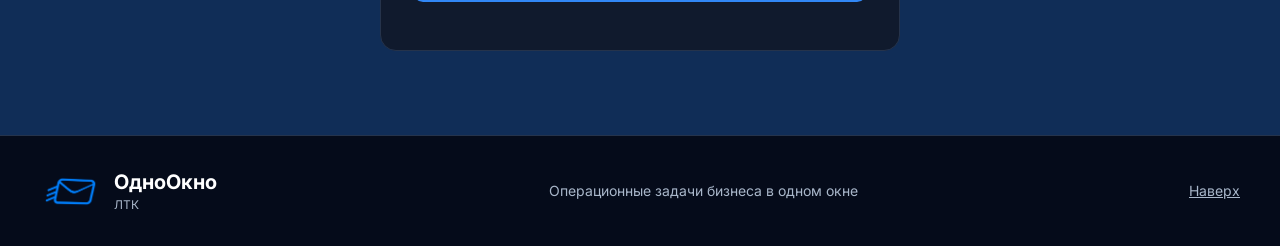
==== commit 452ad9bc: "Enable confirmed Elteca CRM submissions through Google Apps Script" ====
--- a/contacts.html
+++ b/contacts.html
@@ -108,7 +108,7 @@
     </div>
   </footer>
   <script src="navigation.js" defer></script>
-  <script src="crm-config.js?v=e5a6e4f577b2" defer></script>
+  <script src="crm-config.js?v=07e9809959af" defer></script>
   <script src="callback.js?v=feeb228588cd" defer></script>
 </body>
 </html>
